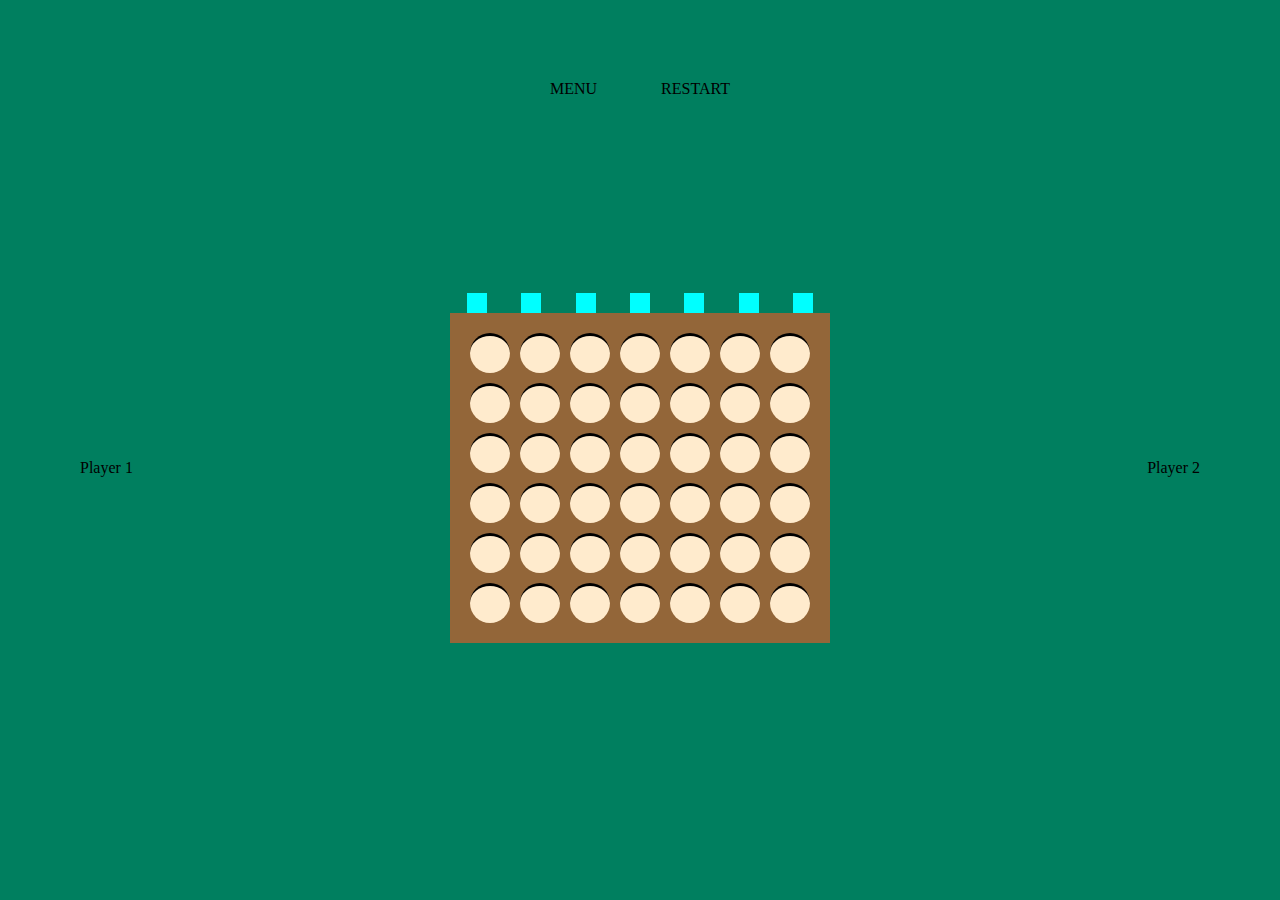
==== connectfour.html @ 66202d8f "its a start" ====
<!DOCTYPE html>
<html lang="en">
<head>
    <meta charset="UTF-8">
    <meta http-equiv="X-UA-Compatible" content="IE=edge">
    <meta name="viewport" content="width=device-width, initial-scale=1.0">
    <link rel="stylesheet" href="css/game.css">
    <link rel="stylesheet" href="index.css">
    <title>Document</title>
</head>
<body>
    <header>
        <div id="menu" class="backButton">MENU</div>
        <div class="icon"></div>
        <div id="restart" class="backButton">RESTART</div>
    </header>

    <main>
        <div class="player" id="playerone">Player 1</div>
        <section class="boardGameContainer">
            <div class="boardHeader"></div>
            <div class="boardGame"></div>
        </section>
        <div class="player" id="playertwo">Player 2</div>
    </main>

    <!-- <script src="index.js"></script> -->
    <script src="JS/game.js"></script>
</body>
</html>
---- css/game.css ----
body {
    padding: 5rem;
}

header {
    display: flex;
    justify-content: center;
    gap: 2rem;
}

main {
    display: flex;
    justify-content: space-between;
    align-items: center;
    height: 100%;
}

.boardGame {
    display: grid;
    grid-template-columns: repeat(7, 1fr);
    grid-template-rows: repeat(6, 1fr);
    gap: 10px;
    background-color: #936639;
    padding: 20px;
}

.emptySlot {
    height: 40px;
    width: 40px;
    border-radius: 50%;
    background-color: blanchedalmond;
    border-top: 3px solid black;
}

.boardHeader {
    display: flex;
    justify-content: space-around;
}

.slotButtons {
    height: 20px;
    width: 20px;
    background-color: aqua;
}
---- index.css ----
* {
    box-sizing: border-box;
}

body {
    height: 100vh;
    margin: 0;
    background-color: #007F5F;
}
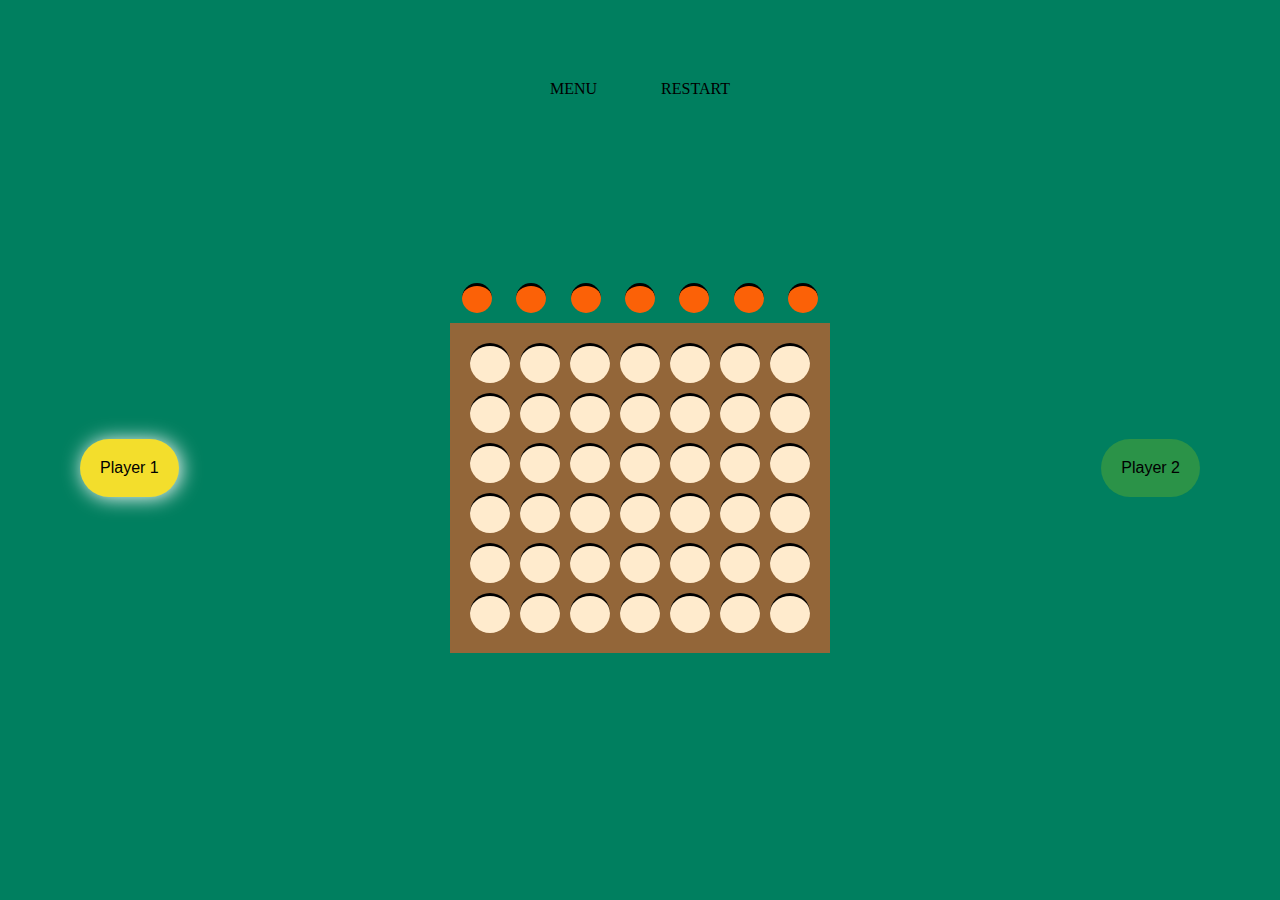
==== commit dbfa828f: "new changes, the row winner check is in place" ====
--- a/connectfour.html
+++ b/connectfour.html
@@ -25,6 +25,7 @@
     </main>
 
     <!-- <script src="index.js"></script> -->
+    <script src="JS/resource.js"></script>
     <script src="JS/game.js"></script>
 </body>
 </html>--- a/css/game.css
+++ b/css/game.css
@@ -24,10 +24,30 @@
     padding: 20px;
 }
 
-.emptySlot {
+.player {
+    padding: 20px;
+    border-radius: 30px;
+    font-family: Arial, Helvetica, sans-serif;
+}
+
+#playerone {
+    background-color: #f3de2c;
+}
+#playertwo {
+    background-color: #2B9348;
+}
+
+.currentPlayer {
+    box-shadow: 2px 1px 20px white;
+}
+
+.gameSlot {
     height: 40px;
     width: 40px;
     border-radius: 50%;
+}
+
+.empty {
     background-color: blanchedalmond;
     border-top: 3px solid black;
 }
@@ -35,10 +55,25 @@
 .boardHeader {
     display: flex;
     justify-content: space-around;
+    margin-bottom: 10px;
 }
 
 .slotButtons {
-    height: 20px;
-    width: 20px;
-    background-color: aqua;
+    height: 30px;
+    width: 30px;
+    background-color: #fb6107;
+    border-radius: 50%;
+    border-top: 3px solid black;
+}
+
+.slotButtons:hover {
+    cursor: pointer;
+    border-top: none;
+}
+
+#player1 {
+    background-color: #f3de2c;
+}
+#player2 {
+    background-color: #2B9348;
 }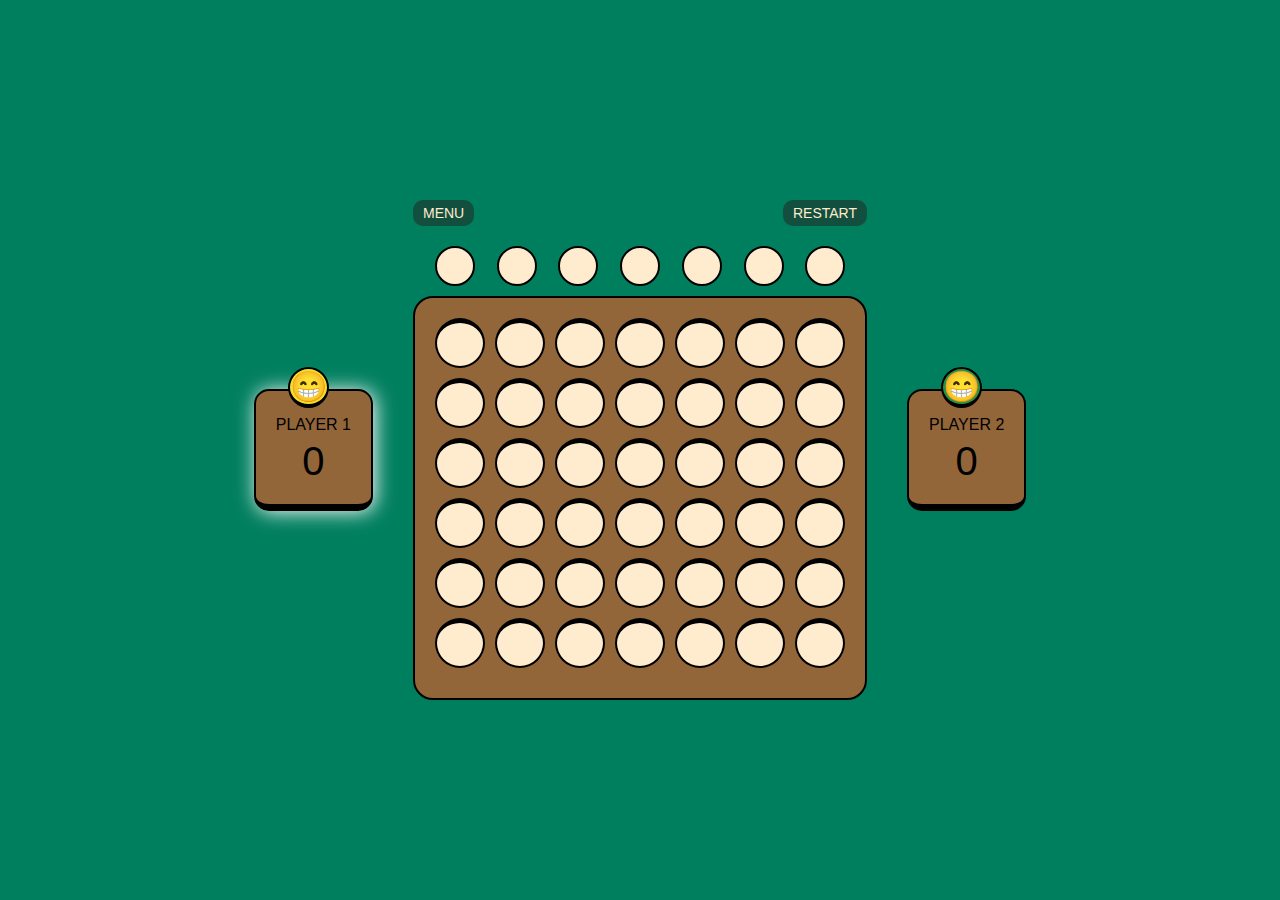
==== commit a3afbe94: "in progress on finish the first game" ====
--- a/connectfour.html
+++ b/connectfour.html
@@ -1,31 +1,42 @@
 <!DOCTYPE html>
 <html lang="en">
+
 <head>
     <meta charset="UTF-8">
     <meta http-equiv="X-UA-Compatible" content="IE=edge">
     <meta name="viewport" content="width=device-width, initial-scale=1.0">
+    <link rel="stylesheet" href="index.css">
     <link rel="stylesheet" href="css/game.css">
-    <link rel="stylesheet" href="index.css">
-    <title>Document</title>
+    <link rel="shortcut icon" href="resources/favicon-32x32.png" type="image/x-icon">
+    <title>Connect Four</title>
 </head>
+
 <body>
-    <header>
-        <div id="menu" class="backButton">MENU</div>
-        <div class="icon"></div>
-        <div id="restart" class="backButton">RESTART</div>
-    </header>
+
 
     <main>
-        <div class="player" id="playerone">Player 1</div>
+        <div class="player currentPlayer happy" id="playerone">
+            <p>PLAYER 1</p>
+            <span id="player1Score">0</span>
+        </div>
         <section class="boardGameContainer">
+            <header>
+                <div id="menu" class="backButton">MENU</div>
+                <div class="icon"></div>
+                <div id="restart" class="backButton">RESTART</div>
+            </header>
             <div class="boardHeader"></div>
             <div class="boardGame"></div>
         </section>
-        <div class="player" id="playertwo">Player 2</div>
+        <div class="player happy" id="playertwo">
+            <p>PLAYER 2</p>
+            <span id="player2Score">0</span>
+        </div>
     </main>
 
     <!-- <script src="index.js"></script> -->
     <script src="JS/resource.js"></script>
     <script src="JS/game.js"></script>
 </body>
+
 </html>--- a/index.css
+++ b/index.css
@@ -1,3 +1,13 @@
+:root {
+    --border-top-shadow: 5px solid black;
+    --border-thick: 2px solid black;
+
+    --boardGameColor: #936639;
+    --player1Color: #f3de2c;
+    --player2Color: #2B9348;
+    --buttonColor: blanchedalmond;
+}
+
 * {
     box-sizing: border-box;
 }
--- a/css/game.css
+++ b/css/game.css
@@ -1,18 +1,33 @@
 body {
-    padding: 5rem;
+    display: flex;
+    justify-content: center;
+    align-items: center;
+    font-family: 'Franklin Gothic Medium', 'Arial Narrow', Arial, sans-serif;
 }
 
 header {
     display: flex;
-    justify-content: center;
-    gap: 2rem;
+    justify-content: space-between;
+    margin-bottom: 20px;
+}
+
+.backButton {
+    background-color: rgba(35, 35, 35, 0.53);
+    color: var(--buttonColor);
+    padding: 5px 10px;
+    border-radius: 10px;
+    font-size: 14px;
+}
+
+.backButton:hover {
+    cursor: pointer;
+    background-color: rgba(81, 81, 81, 0.53);
 }
 
 main {
     display: flex;
-    justify-content: space-between;
     align-items: center;
-    height: 100%;
+    gap: 40px;
 }
 
 .boardGame {
@@ -20,21 +35,50 @@
     grid-template-columns: repeat(7, 1fr);
     grid-template-rows: repeat(6, 1fr);
     gap: 10px;
-    background-color: #936639;
-    padding: 20px;
+    background-color: var(--boardGameColor);
+    padding: 20px 20px 30px 20px;
+    border-radius: 20px;
+    border: 2px solid black;
 }
 
 .player {
+    background-color: var(--boardGameColor);
     padding: 20px;
-    border-radius: 30px;
-    font-family: Arial, Helvetica, sans-serif;
+    text-align: center;
+    border-radius: 15px;
+    border: 2px solid black;
+    border-bottom: 7px solid black;
+    position: relative;
 }
 
-#playerone {
-    background-color: #f3de2c;
+span {
+    font-size: 40px;
 }
-#playertwo {
-    background-color: #2B9348;
+
+p {
+    margin: 5px 0;
+}
+
+#player1,
+#playerone::before {
+    background-color: var(--player1Color);
+}
+
+#player2,
+#playertwo::before {
+    background-color: var(--player2Color);
+}
+
+.player::before {
+    display: block;
+    font-size: 30px;
+    border-radius: 50%;
+    border: var(--border-thick);
+    border-bottom: 4px solid black;
+
+    position: absolute;
+    top: -24px;
+    left: 32px;
 }
 
 .currentPlayer {
@@ -42,38 +86,48 @@
 }
 
 .gameSlot {
-    height: 40px;
-    width: 40px;
+    height: 50px;
+    width: 50px;
     border-radius: 50%;
 }
 
 .empty {
-    background-color: blanchedalmond;
-    border-top: 3px solid black;
+    background-color: var(--buttonColor);
+    border: var(--border-thick);
+    border-top: var(--border-top-shadow);
+}
+
+.filled {
+    border: var(--border-thick);
 }
 
 .boardHeader {
     display: flex;
-    justify-content: space-around;
+    justify-content: space-evenly;
     margin-bottom: 10px;
 }
 
 .slotButtons {
-    height: 30px;
-    width: 30px;
-    background-color: #fb6107;
+    height: 40px;
+    width: 40px;
+    background-color: var(--buttonColor);
     border-radius: 50%;
-    border-top: 3px solid black;
+    border: var(--border-thick);
 }
 
 .slotButtons:hover {
     cursor: pointer;
-    border-top: none;
+    background-color: aqua;
 }
 
-#player1 {
-    background-color: #f3de2c;
+.happy::before {
+    content: "😁";
 }
-#player2 {
-    background-color: #2B9348;
+
+.winner::before {
+    content: "🤩";
+}
+
+.loser::before {
+    content: "😭";
 }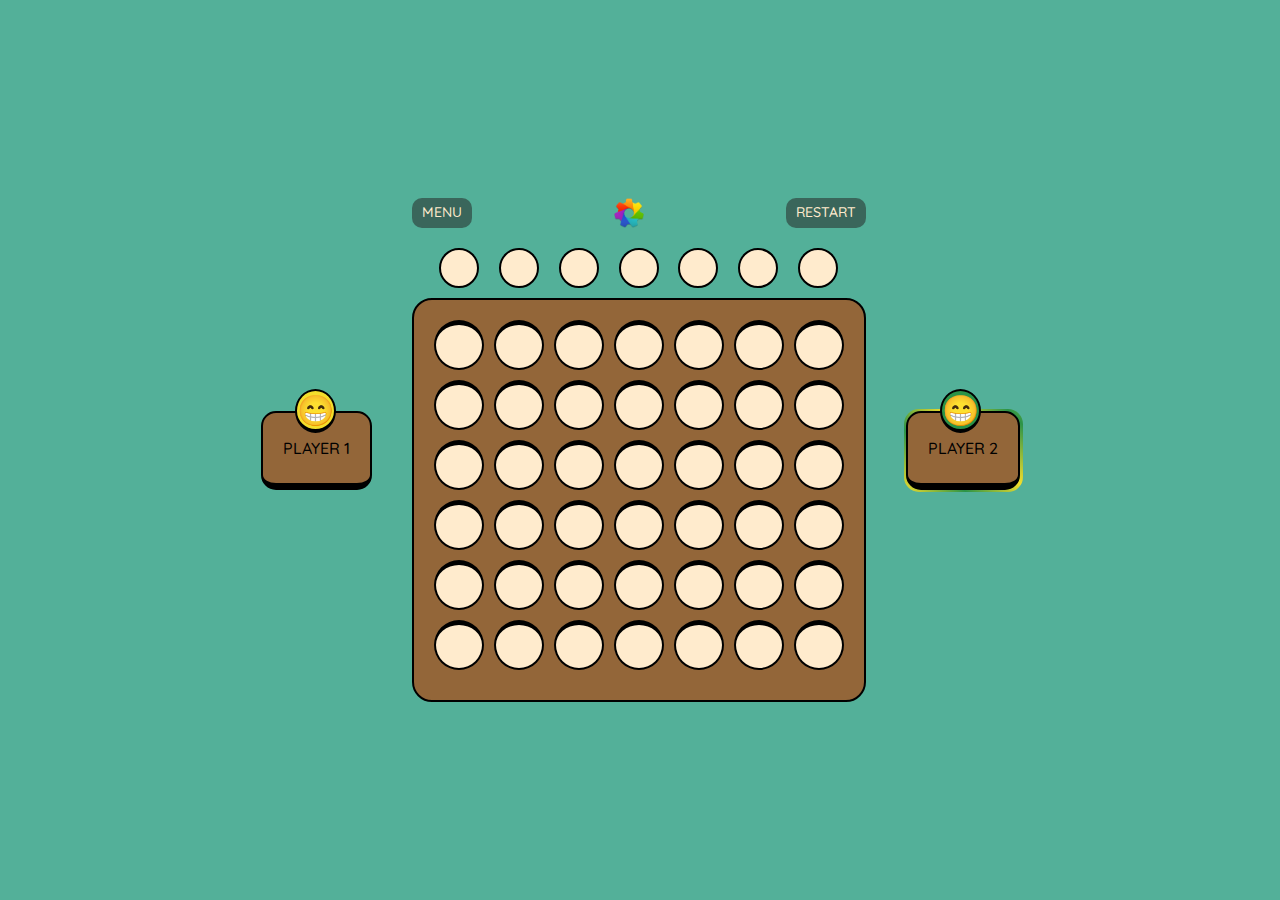
==== commit 43276f75: "new awsome changes" ====
--- a/connectfour.html
+++ b/connectfour.html
@@ -12,7 +12,12 @@
 </head>
 
 <body>
-
+    <dialog class="changeTheme">
+        <img class="themeBox normal" src="resources/normal_theme.png" alt="">
+        <img class="themeBox clean" src="resources/clean_theme.png" alt="">
+        <img class="themeBox crazy" src="" alt="">
+        <div class="exit">Exit ↩</div>
+    </dialog>
 
     <main>
         <div class="player currentPlayer happy" id="playerone">
@@ -22,7 +27,7 @@
         <section class="boardGameContainer">
             <header>
                 <div id="menu" class="backButton">MENU</div>
-                <div class="icon"></div>
+                <img src="resources/theme-icon-png-6.jpg" class="icon"></img>
                 <div id="restart" class="backButton">RESTART</div>
             </header>
             <div class="boardHeader"></div>
--- a/index.css
+++ b/index.css
@@ -1,19 +1,48 @@
+@font-face {
+    font-family: "quicksand";
+    src: url(resources/Quicksand-Medium.ttf);
+}
+
 :root {
     --border-top-shadow: 5px solid black;
     --border-thick: 2px solid black;
 
+    --mainBackground: #53b099;
     --boardGameColor: #936639;
     --player1Color: #f3de2c;
     --player2Color: #2B9348;
     --buttonColor: blanchedalmond;
+    --hoverColor: rgb(184, 184, 191);
+    --headerButtonsColor: rgba(35, 35, 35, 0.53);
 }
+
+
+.clean-theme {
+    --mainBackground: #a8dadc;
+    --boardGameColor: #f1faee;
+    --buttonColor: #457b9d;
+    --player1Color: #e63946;
+    --player2Color: #05c0aa;
+    --headerButtonsColor: #f1faee;
+}
+
+.crazy-theme {
+    --mainBackground: #a8dadc;
+    --boardGameColor: #f1faee;
+    --buttonColor: #457b9d;
+    --player1Color: #e63946;
+    --player2Color: #05c0aa;
+    --headerButtonsColor: #f1faee;
+}
+
 
 * {
     box-sizing: border-box;
+    font-family: "quicksand";
 }
 
 body {
     height: 100vh;
     margin: 0;
-    background-color: #007F5F;
+    background-color: var(--mainBackground);
 }--- a/css/game.css
+++ b/css/game.css
@@ -11,8 +11,19 @@
     margin-bottom: 20px;
 }
 
+.icon {
+    height: 30px;
+    width: 30px;
+    transition: all .1s;
+}
+
+.icon:hover {
+    cursor: pointer;
+    rotate: 90deg;
+}
+
 .backButton {
-    background-color: rgba(35, 35, 35, 0.53);
+    background-color: var(--headerButtonsColor);
     color: var(--buttonColor);
     padding: 5px 10px;
     border-radius: 10px;
@@ -81,10 +92,6 @@
     left: 32px;
 }
 
-.currentPlayer {
-    box-shadow: 2px 1px 20px white;
-}
-
 .gameSlot {
     height: 50px;
     width: 50px;
@@ -105,6 +112,7 @@
     display: flex;
     justify-content: space-evenly;
     margin-bottom: 10px;
+    padding: 0px 7.5px;
 }
 
 .slotButtons {
@@ -113,11 +121,12 @@
     background-color: var(--buttonColor);
     border-radius: 50%;
     border: var(--border-thick);
+    position: relative;
 }
 
 .slotButtons:hover {
     cursor: pointer;
-    background-color: aqua;
+    background-color: var(--hoverColor);
 }
 
 .happy::before {
@@ -130,4 +139,124 @@
 
 .loser::before {
     content: "😭";
+}
+
+.changeTheme {
+    padding: 20px;
+}
+
+.themeBox {
+    height: 170px;
+    width: 255px;
+    border: var(--border-thick);
+}
+
+.themeBox:hover {
+    cursor: pointer;
+}
+
+.exit:hover {
+    cursor: pointer;
+    color: var(--hoverColor);
+}
+
+@keyframes hovereffect {
+    from {
+        opacity: .5;
+    }
+
+    40% {
+        opacity: 1;
+    }
+
+    to {
+        opacity: 0;
+    }
+}
+
+.animationBrother {
+    position: absolute;
+    display: flex;
+    flex-direction: column;
+    align-items: center;
+    gap: 47px;
+    top: 80px;
+    left: 10px;
+}
+
+.animationChild {
+    background-color: var(--hoverColor);
+    border-radius: 50%;
+    border-bottom: 2px solid black;
+    animation: hovereffect 1.8s ease-in-out infinite;
+    opacity: 0;
+}
+
+.animationDelay--1ms {
+    animation-delay: .1s;
+    height: 15px;
+    width: 15px;
+}
+
+.animationDelay--2ms {
+    animation-delay: .2s;
+    height: 14px;
+    width: 14px;
+}
+
+.animationDelay--3ms {
+    animation-delay: .3s;
+    height: 13px;
+    width: 13px;
+}
+
+.animationDelay--4ms {
+    animation-delay: .4s;
+    height: 12px;
+    width: 12px;
+}
+
+.animationDelay--5ms {
+    animation-delay: .5s;
+    height: 11px;
+    width: 11px;
+}
+
+.animationDelay--6ms {
+    animation-delay: .6s;
+    height: 10px;
+    width: 10px;
+}
+
+.currentPlayer:after {
+    content: '';
+    position: absolute;
+    left: -4px;
+    top: -4px;
+    border-radius: 15px;
+    background: linear-gradient(45deg, var(--player1Color), var(--player2Color), var(--player1Color), var(--player2Color), var(--player1Color), var(--player1Color),
+            var(--player2Color), var(--player1Color), var(--player2Color), var(--player2Color));
+    background-size: 400%;
+    width: calc(100% + 9px);
+    height: calc(100% + 13px);
+    z-index: -1;
+    animation: steam 20s linear infinite;
+}
+
+@keyframes steam {
+    0% {
+        background-position: 0 0;
+    }
+
+    50% {
+        background-position: 400% 0;
+    }
+
+    100% {
+        background-position: 0 0;
+    }
+}
+
+.block:after {
+    filter: blur(50px);
 }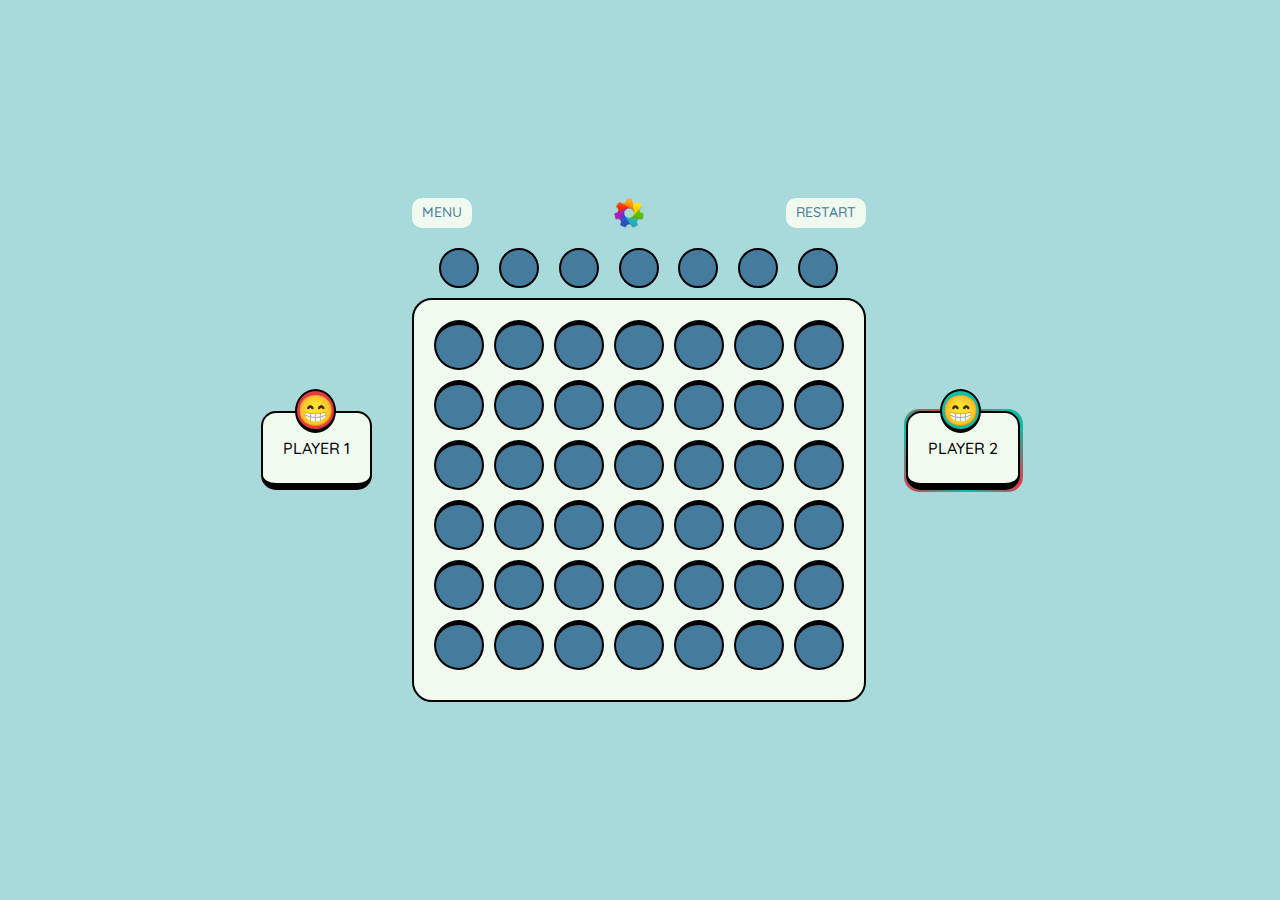
==== commit a566820f: "fixed the theme chage button" ====
--- a/connectfour.html
+++ b/connectfour.html
@@ -15,7 +15,7 @@
     <dialog class="changeTheme">
         <img class="themeBox normal" src="resources/normal_theme.png" alt="">
         <img class="themeBox clean" src="resources/clean_theme.png" alt="">
-        <img class="themeBox crazy" src="" alt="">
+        <img class="themeBox crazy" src="resources/crazy.png" alt="">
         <div class="exit">Exit ↩</div>
     </dialog>
 
--- a/index.css
+++ b/index.css
@@ -7,12 +7,21 @@
     --border-top-shadow: 5px solid black;
     --border-thick: 2px solid black;
 
+    --mainBackground: #a8dadc;
+    --boardGameColor: #f1faee;
+    --buttonColor: #457b9d;
+    --player1Color: #e63946;
+    --player2Color: #05c0aa;
+    --hoverColor: rgb(184, 184, 191);
+    --headerButtonsColor: #f1faee;
+}
+
+.normal {
     --mainBackground: #53b099;
     --boardGameColor: #936639;
     --player1Color: #f3de2c;
     --player2Color: #2B9348;
     --buttonColor: blanchedalmond;
-    --hoverColor: rgb(184, 184, 191);
     --headerButtonsColor: rgba(35, 35, 35, 0.53);
 }
 
@@ -27,11 +36,11 @@
 }
 
 .crazy-theme {
-    --mainBackground: #a8dadc;
-    --boardGameColor: #f1faee;
-    --buttonColor: #457b9d;
-    --player1Color: #e63946;
-    --player2Color: #05c0aa;
+    --mainBackground: #c66590;
+    --boardGameColor: #764c4c;
+    --buttonColor: #d85226;
+    --player1Color: #7ee639;
+    --player2Color: #7205c0;
     --headerButtonsColor: #f1faee;
 }
 
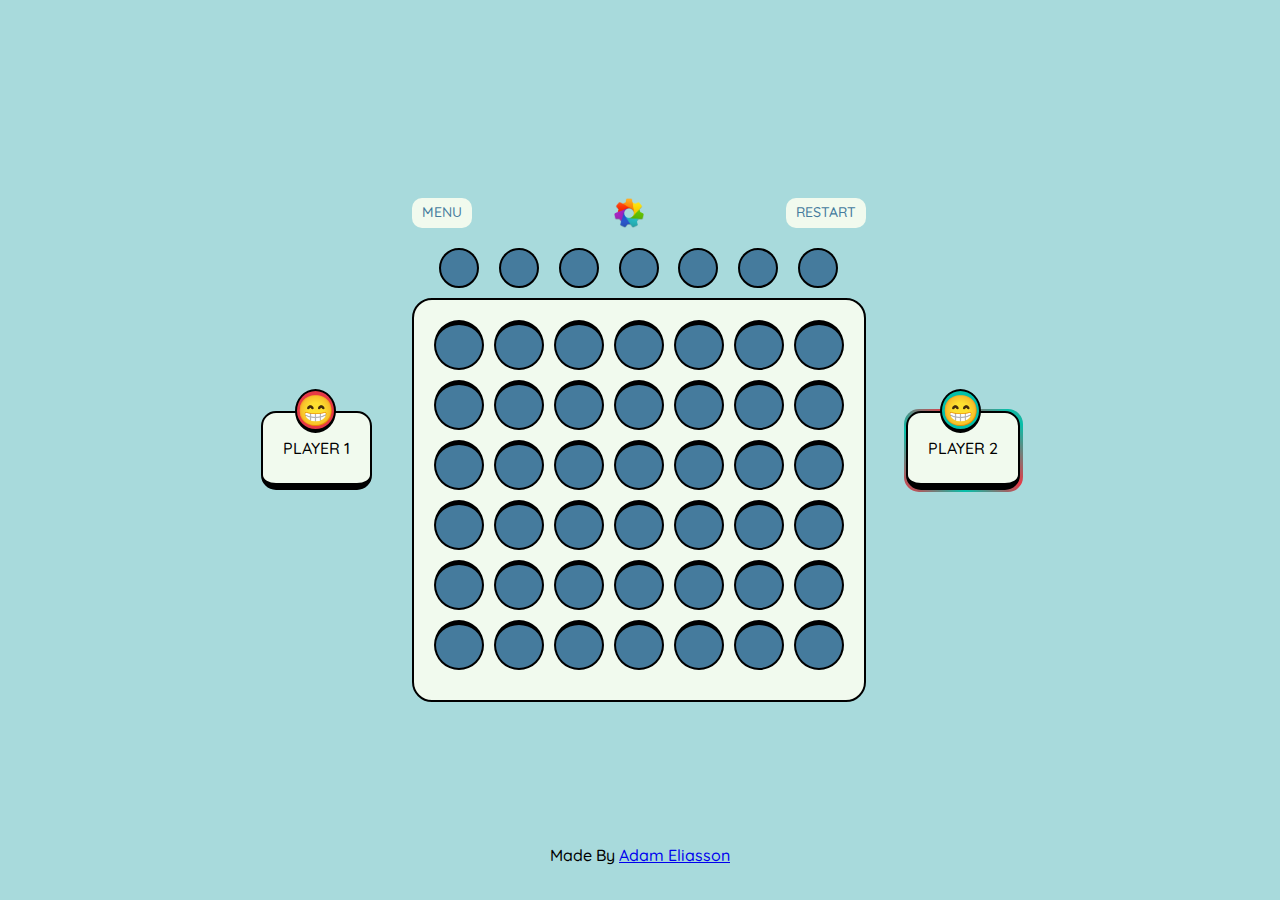
==== commit 6db632d0: "inserted a footer" ====
--- a/connectfour.html
+++ b/connectfour.html
@@ -39,7 +39,10 @@
         </div>
     </main>
 
-    <!-- <script src="index.js"></script> -->
+    <footer>
+        <p>Made By <a target="_blank" href="https://github.com/adameli">Adam Eliasson</a></p>
+    </footer>
+
     <script src="JS/resource.js"></script>
     <script src="JS/game.js"></script>
 </body>
--- a/index.css
+++ b/index.css
@@ -54,4 +54,9 @@
     height: 100vh;
     margin: 0;
     background-color: var(--mainBackground);
+}
+
+footer {
+    position: absolute;
+    bottom: 30px;
 }